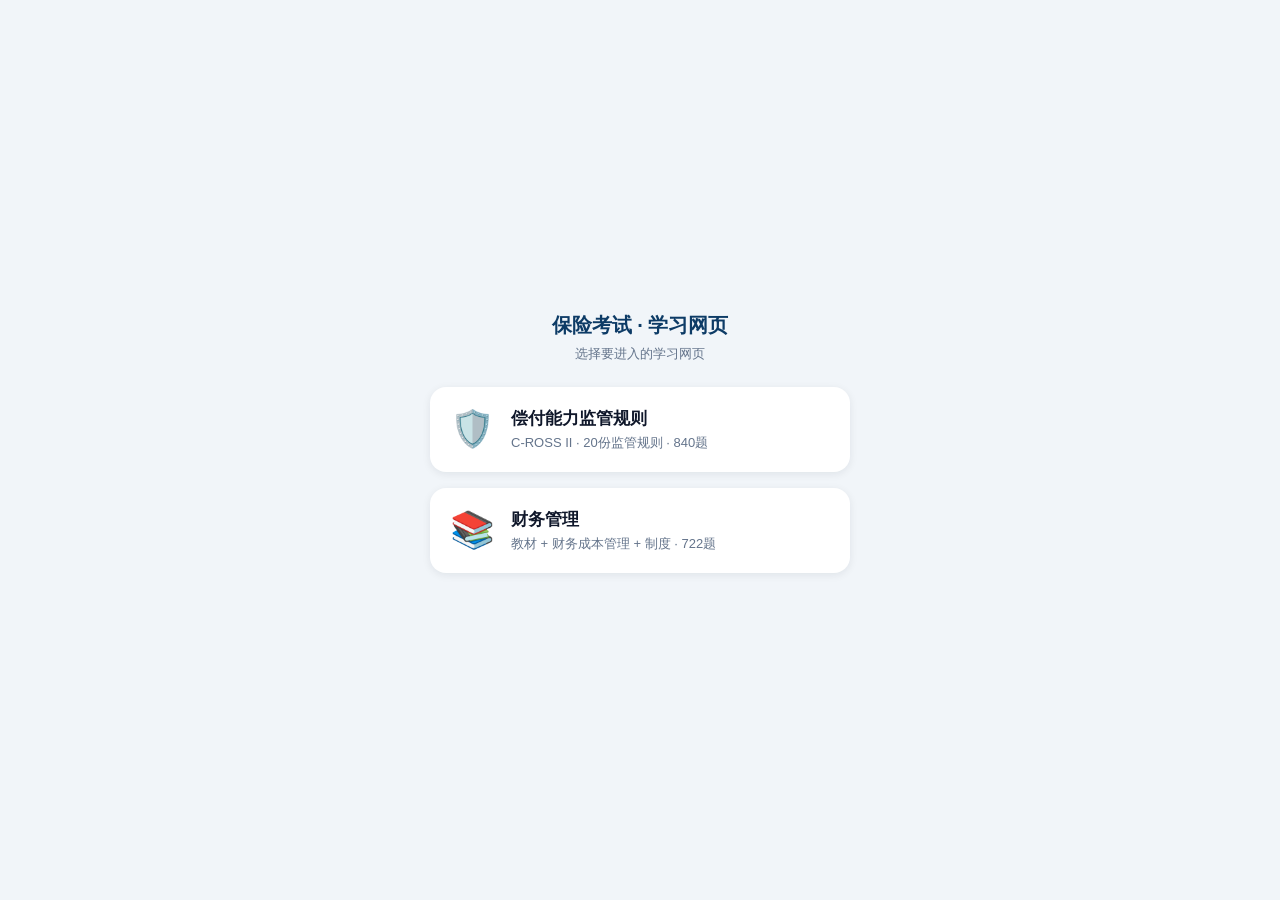
==== index.html @ 93fd366b "Deploy: solvency + financial management study webpages" ====
<!DOCTYPE html>
<html lang="zh-CN">
<head>
  <meta charset="UTF-8" />
  <meta name="viewport" content="width=device-width, initial-scale=1.0" />
  <title>保险考试 · 学习网页入口</title>
  <style>
    * { margin:0; padding:0; box-sizing:border-box; }
    body { font-family:-apple-system,BlinkMacSystemFont,"PingFang SC","Microsoft YaHei",sans-serif;
           background:#f1f5f9; min-height:100vh; display:flex; align-items:center; justify-content:center; padding:24px; }
    .wrap { width:100%; max-width:420px; }
    h1 { text-align:center; font-size:20px; color:#0d3b66; margin-bottom:6px; }
    p.sub { text-align:center; font-size:13px; color:#64748b; margin-bottom:24px; }
    a.card { display:flex; align-items:center; gap:16px; background:#fff; border-radius:16px; padding:20px;
             margin-bottom:16px; text-decoration:none; box-shadow:0 2px 8px rgba(15,23,42,.08); transition:transform .15s; }
    a.card:active { transform:scale(.98); }
    .icon { font-size:36px; }
    .t { font-size:17px; font-weight:600; color:#0f172a; }
    .d { font-size:13px; color:#64748b; margin-top:4px; }
  </style>
</head>
<body>
  <div class="wrap">
    <h1>保险考试 · 学习网页</h1>
    <p class="sub">选择要进入的学习网页</p>
    <a class="card" href="solvency/">
      <span class="icon">🛡️</span>
      <span>
        <span class="t">偿付能力监管规则</span>
        <div class="d">C-ROSS II · 20份监管规则 · 840题</div>
      </span>
    </a>
    <a class="card" href="fm/">
      <span class="icon">📚</span>
      <span>
        <span class="t">财务管理</span>
        <div class="d">教材 + 财务成本管理 + 制度 · 722题</div>
      </span>
    </a>
  </div>
</body>
</html>
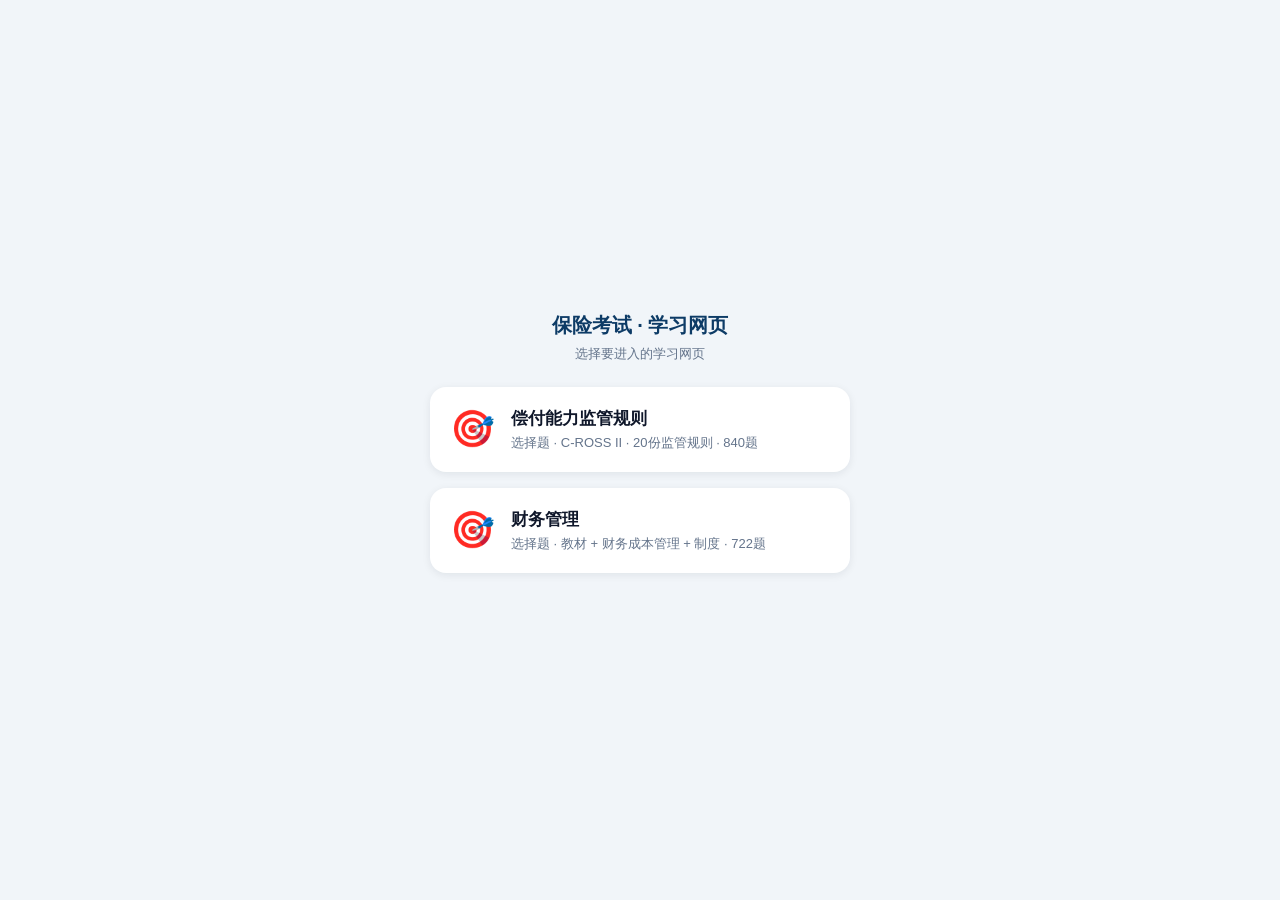
==== commit b4af3414: "Unify icons: choice-question pages use target icon" ====
--- a/index.html
+++ b/index.html
@@ -24,17 +24,17 @@
     <h1>保险考试 · 学习网页</h1>
     <p class="sub">选择要进入的学习网页</p>
     <a class="card" href="solvency/">
-      <span class="icon">🛡️</span>
+      <span class="icon">🎯</span>
       <span>
         <span class="t">偿付能力监管规则</span>
-        <div class="d">C-ROSS II · 20份监管规则 · 840题</div>
+        <div class="d">选择题 · C-ROSS II · 20份监管规则 · 840题</div>
       </span>
     </a>
     <a class="card" href="fm/">
-      <span class="icon">📚</span>
+      <span class="icon">🎯</span>
       <span>
         <span class="t">财务管理</span>
-        <div class="d">教材 + 财务成本管理 + 制度 · 722题</div>
+        <div class="d">选择题 · 教材 + 财务成本管理 + 制度 · 722题</div>
       </span>
     </a>
   </div>
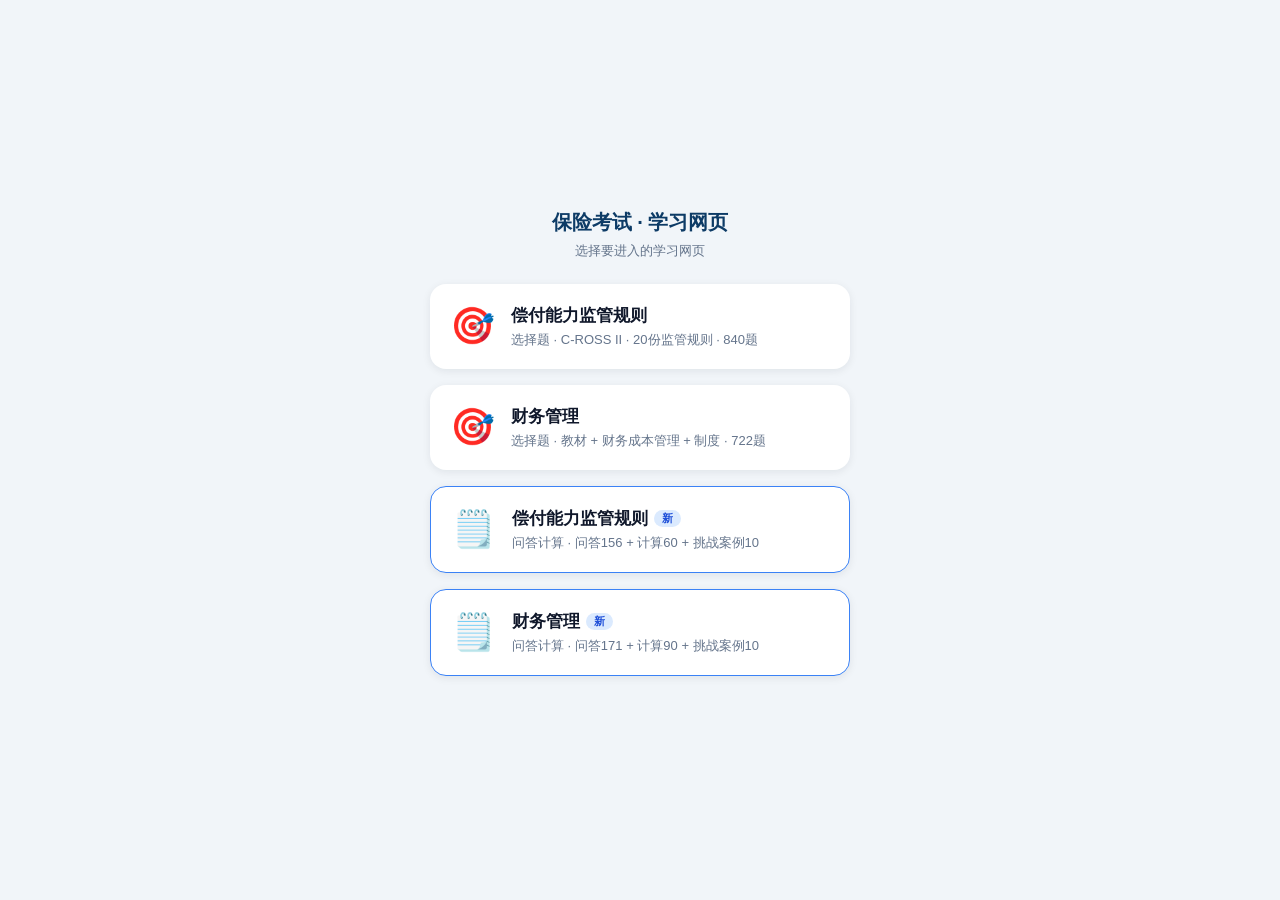
==== commit 5e38f0f0: "Add QA & calculation training webpage (solvency + fm) and entry cards" ====
--- a/index.html
+++ b/index.html
@@ -17,6 +17,9 @@
     .icon { font-size:36px; }
     .t { font-size:17px; font-weight:600; color:#0f172a; }
     .d { font-size:13px; color:#64748b; margin-top:4px; }
+    a.card.blue { border:1.5px solid #3b82f6; }
+    .badge { display:inline-block; font-size:11px; color:#1d4ed8; background:#dbeafe;
+             border-radius:999px; padding:1px 8px; margin-left:6px; vertical-align:2px; }
   </style>
 </head>
 <body>
@@ -37,6 +40,20 @@
         <div class="d">选择题 · 教材 + 财务成本管理 + 制度 · 722题</div>
       </span>
     </a>
+    <a class="card blue" href="qa/?subject=solvency">
+      <span class="icon">🗒️</span>
+      <span>
+        <span class="t">偿付能力监管规则<span class="badge">新</span></span>
+        <div class="d">问答计算 · 问答156 + 计算60 + 挑战案例10</div>
+      </span>
+    </a>
+    <a class="card blue" href="qa/?subject=fm">
+      <span class="icon">🗒️</span>
+      <span>
+        <span class="t">财务管理<span class="badge">新</span></span>
+        <div class="d">问答计算 · 问答171 + 计算90 + 挑战案例10</div>
+      </span>
+    </a>
   </div>
 </body>
 </html>
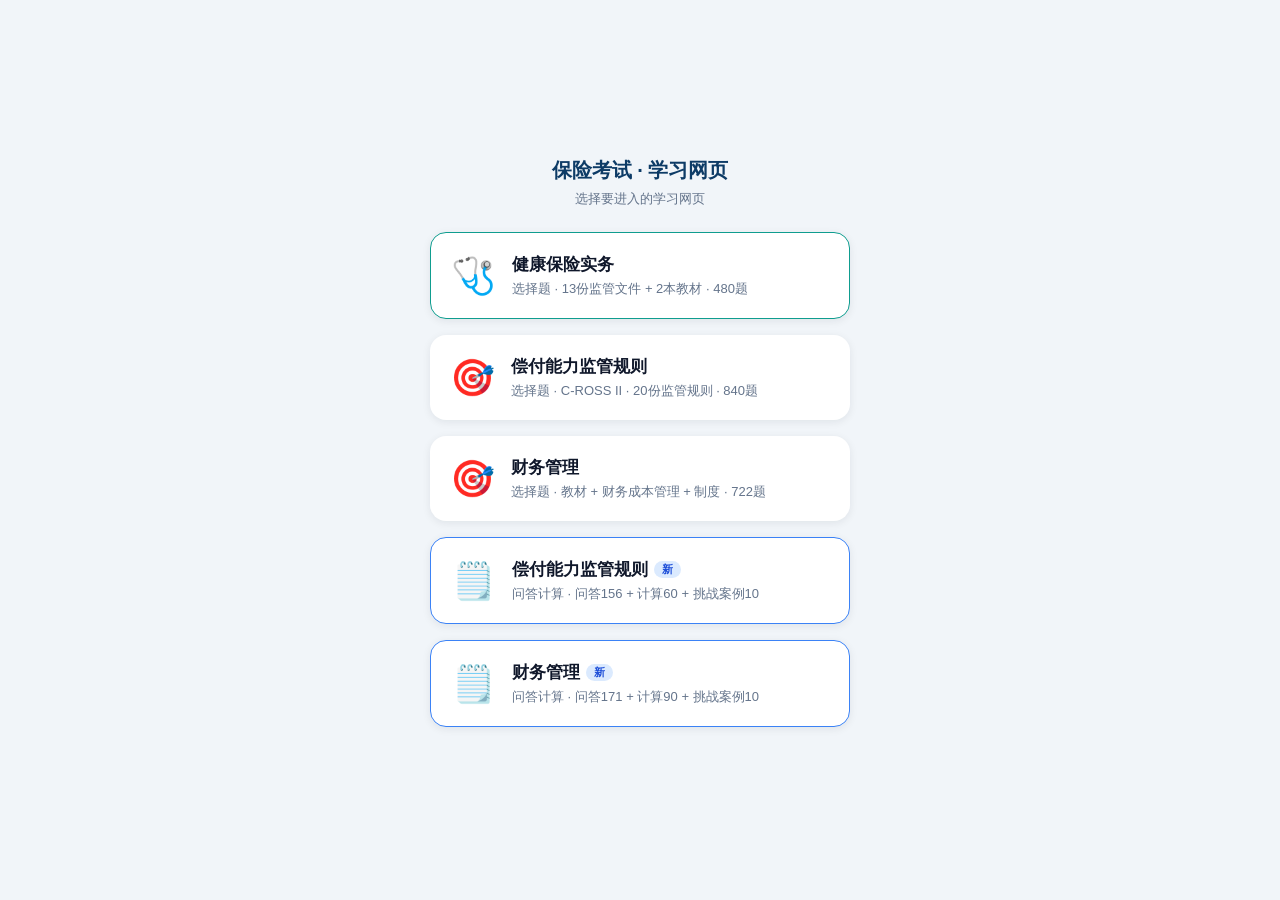
==== commit 9d841132: "Add 健康保险实务 quiz page (480 questions) under /health/ and entry card" ====
--- a/index.html
+++ b/index.html
@@ -18,6 +18,7 @@
     .t { font-size:17px; font-weight:600; color:#0f172a; }
     .d { font-size:13px; color:#64748b; margin-top:4px; }
     a.card.blue { border:1.5px solid #3b82f6; }
+    a.card.green { border:1.5px solid #0f9d8f; }
     .badge { display:inline-block; font-size:11px; color:#1d4ed8; background:#dbeafe;
              border-radius:999px; padding:1px 8px; margin-left:6px; vertical-align:2px; }
   </style>
@@ -26,6 +27,13 @@
   <div class="wrap">
     <h1>保险考试 · 学习网页</h1>
     <p class="sub">选择要进入的学习网页</p>
+    <a class="card green" href="health/">
+      <span class="icon">🩺</span>
+      <span>
+        <span class="t">健康保险实务</span>
+        <div class="d">选择题 · 13份监管文件 + 2本教材 · 480题</div>
+      </span>
+    </a>
     <a class="card" href="solvency/">
       <span class="icon">🎯</span>
       <span>
